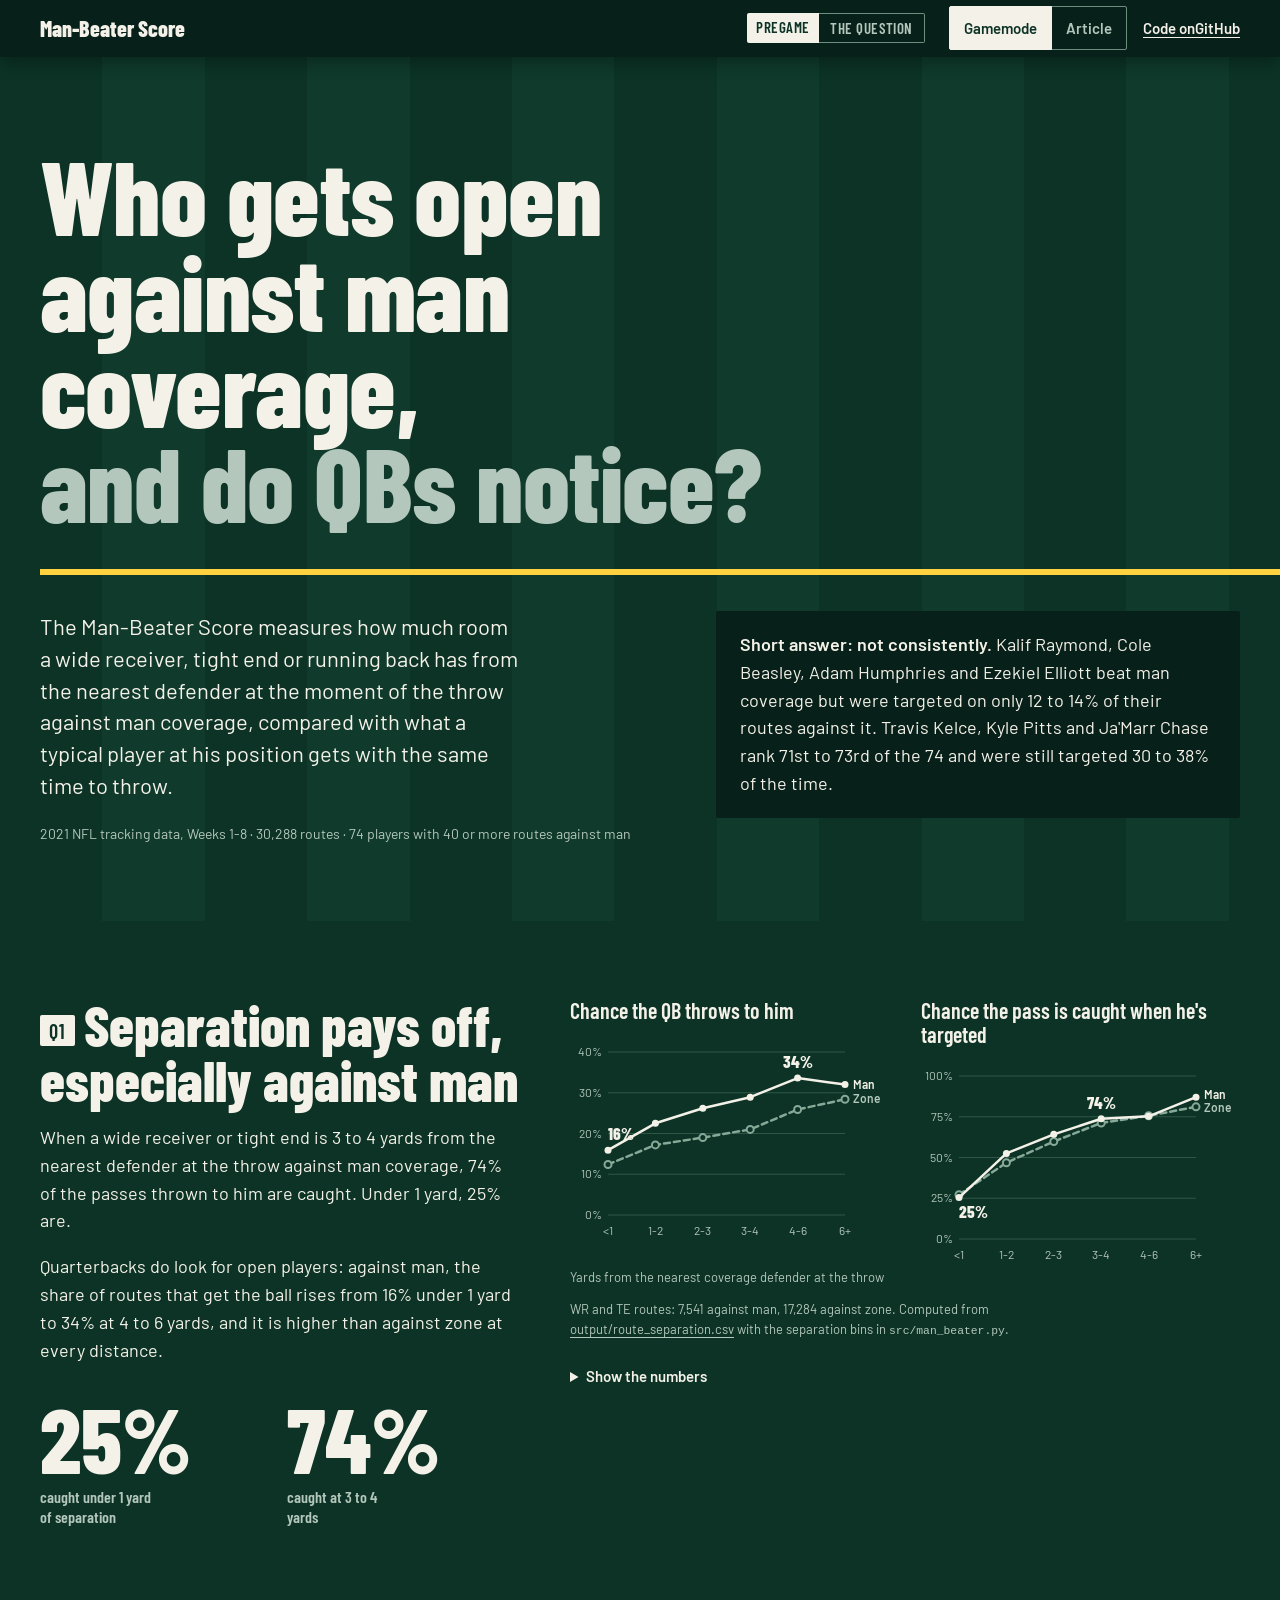
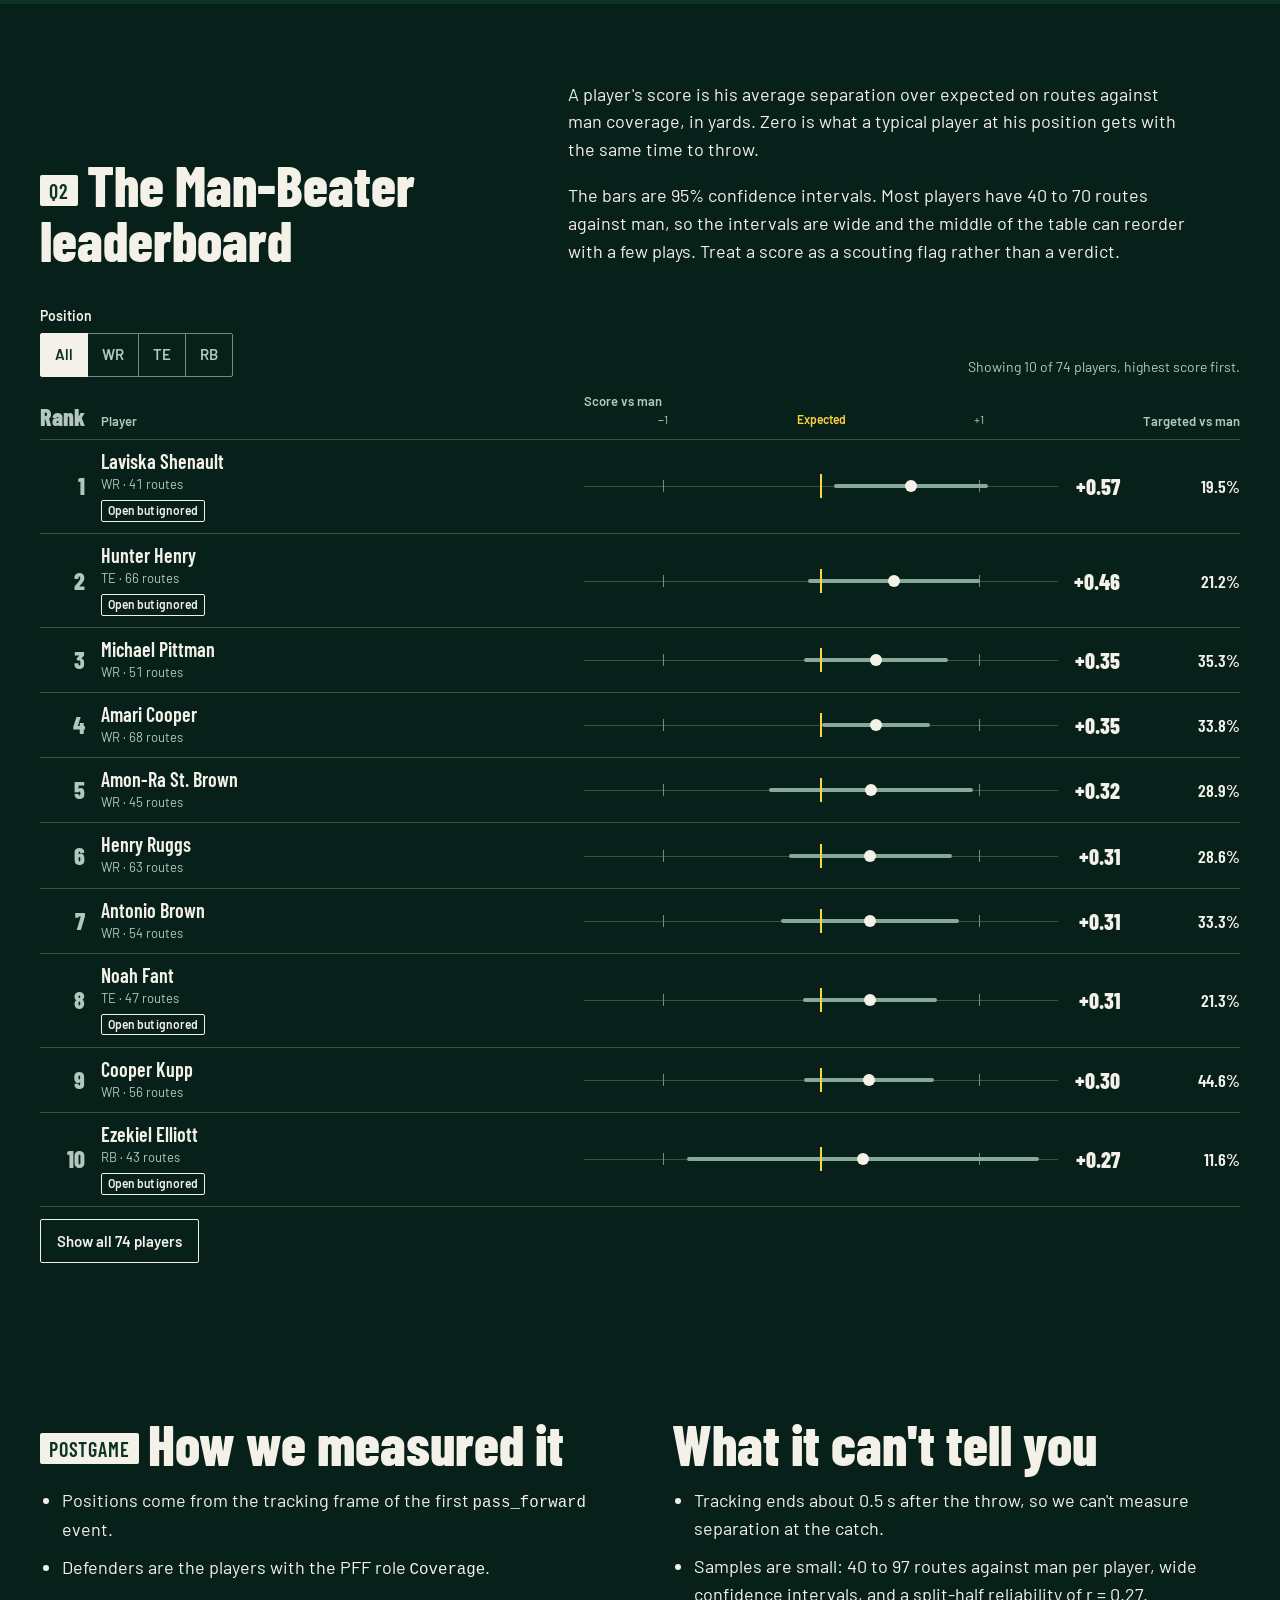
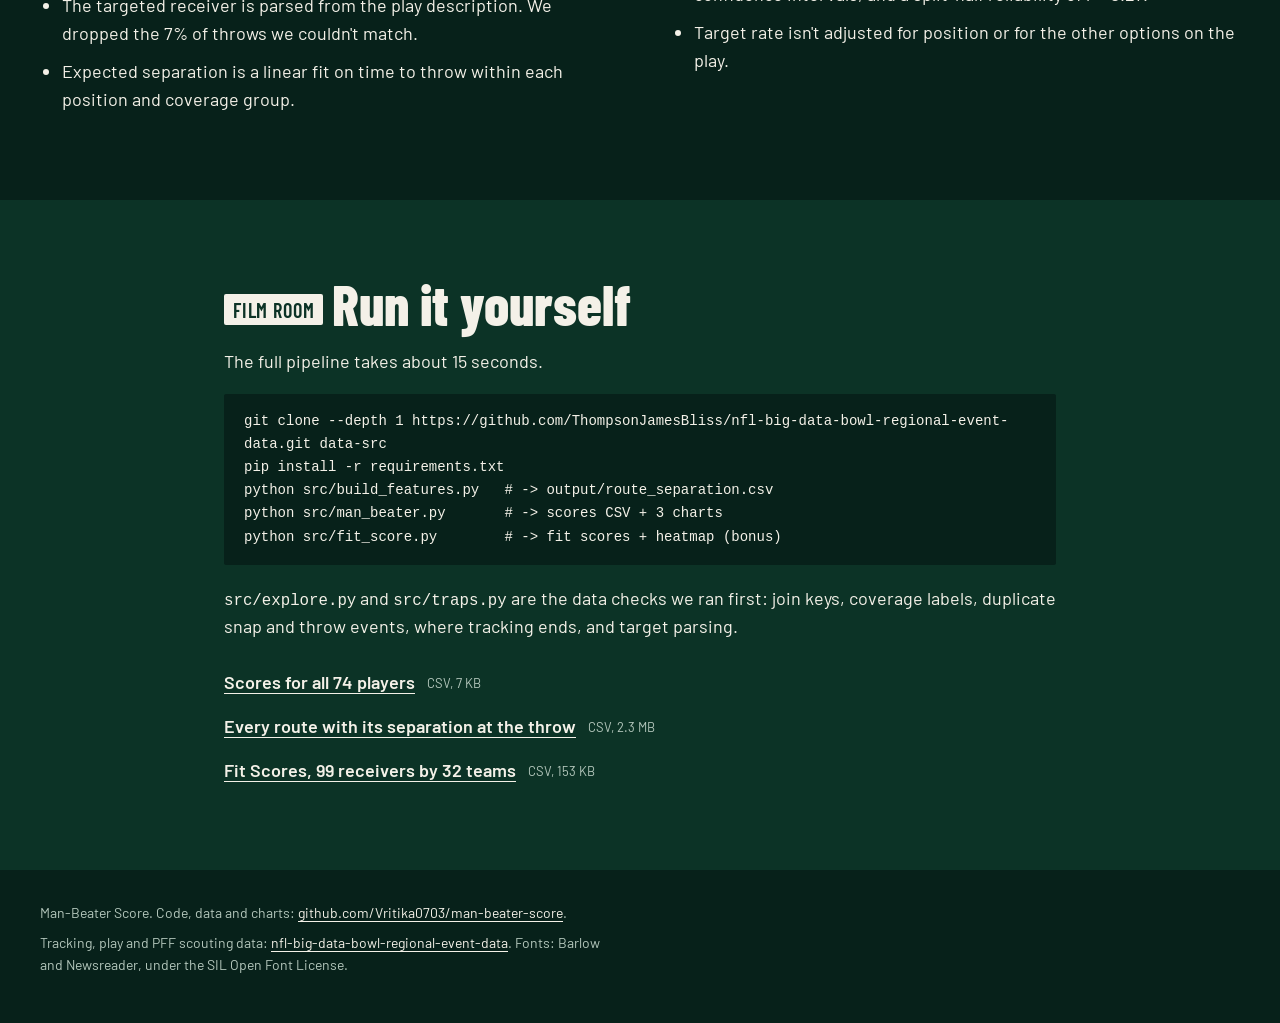
==== index.html @ f54606ad "Add project website: Game and Article modes (first cut)" ====
<!doctype html>
<html lang="en" class="no-js" data-mode="game">
<head>
  <meta charset="utf-8">
  <meta name="viewport" content="width=device-width, initial-scale=1">
  <title>Man-Beater Score: who gets open against man coverage, and do QBs notice?</title>
  <meta name="description" content="A metric for NFL receivers, tight ends and running backs: separation over expected against man coverage in 2021 tracking data, and whether quarterbacks throw to the players who create it.">
  <link rel="preload" href="site/fonts/barlow-400.woff2" as="font" type="font/woff2" crossorigin>
  <link rel="preload" href="site/fonts/barlow-condensed-800.woff2" as="font" type="font/woff2" crossorigin>
  <link rel="stylesheet" href="site/styles.css">
  <script>
    (function () {
      var d = document.documentElement, m = null;
      try { m = localStorage.getItem("mbs-mode"); } catch (e) {}
      if (m === "game" || m === "article") d.setAttribute("data-mode", m);
      d.classList.remove("no-js");
      d.classList.add("js");
    })();
  </script>
  <script src="site/app.js" defer></script>
</head>
<body>
  <a class="skip" href="#main">Skip to the findings</a>

  <header class="masthead">
    <div class="wrap masthead__inner">
      <a class="brand" href="#top">Man-Beater Score</a>
      <p class="bug" aria-hidden="true"><span class="bug__q" data-bug-q>Pregame</span><span class="bug__t" data-bug-t>The question</span></p>
      <fieldset class="mode">
        <legend class="sr-only">Presentation</legend>
        <div class="seg">
          <input class="sr-only" type="radio" name="mode" id="mode-game" value="game" checked>
          <label for="mode-game">Game<span class="long"> mode</span></label>
          <input class="sr-only" type="radio" name="mode" id="mode-article" value="article">
          <label for="mode-article">Article</label>
        </div>
      </fieldset>
      <nav class="masthead__nav" aria-label="Project">
        <a href="https://github.com/Vritika0703/man-beater-score"><span class="long">Code on </span>GitHub</a>
      </nav>
    </div>
  </header>
  <div class="wipe" aria-hidden="true"></div>

  <main id="main">
    <section class="hero" id="top" data-q="Pregame" data-t="The question" aria-labelledby="title">
      <div class="wrap">
        <h1 id="title">Who gets open against man coverage, <span class="hero__turn">and do QBs notice?</span></h1>
      </div>
      <span class="hero__line" aria-hidden="true"></span>
      <div class="wrap hero__body">
        <div class="hero__lede">
          <p class="hero__dek">The Man-Beater Score measures how much room a wide receiver, tight end or running back has from the nearest defender at the moment of the throw against man coverage, compared with what a typical player at his position gets with the same time to throw.</p>
          <p class="hero__meta">2021 NFL tracking data, Weeks 1-8 · 30,288 routes · 74 players with 40 or more routes against man</p>
        </div>
        <div class="hero__answer">
          <p><strong>Short answer: not consistently.</strong> Kalif Raymond, Cole Beasley, Adam Humphries and Ezekiel Elliott beat man coverage but were targeted on only 12 to 14% of their routes against it. Travis Kelce, Kyle Pitts and Ja'Marr Chase rank 71st to 73rd of the 74 and were still targeted 30 to 38% of the time.</p>
        </div>
      </div>
    </section>

    <section class="sec sec--payoff" id="payoff" data-q="Q1" data-t="Separation pays off" aria-labelledby="payoff-h">
      <div class="wrap sec__grid">
        <div class="sec__text">
          <h2 id="payoff-h"><span class="q" aria-hidden="true">Q1</span>Separation pays off, especially against man</h2>
          <p>When a wide receiver or tight end is 3 to 4 yards from the nearest defender at the throw against man coverage, 74% of the passes thrown to him are caught. Under 1 yard, 25% are.</p>
          <p>Quarterbacks do look for open players: against man, the share of routes that get the ball rises from 16% under 1 yard to 34% at 4 to 6 yards, and it is higher than against zone at every distance.</p>
          <div class="stat-pair" aria-hidden="true">
            <p><span class="stat">25%</span><span class="stat__label">caught under 1 yard of separation</span></p>
            <p><span class="stat">74%</span><span class="stat__label">caught at 3 to 4 yards</span></p>
          </div>
        </div>
        <figure class="fig fig--payoff">
          <div class="payoff">
            <div class="payoff__panel">
              <h3 class="fig__title">Chance the QB throws to him</h3>
              <div class="chart" id="payoff-target"></div>
            </div>
            <div class="payoff__panel">
              <h3 class="fig__title">Chance the pass is caught when he's targeted</h3>
              <div class="chart" id="payoff-caught"></div>
            </div>
          </div>
          <p class="fig__axis" aria-hidden="true">Yards from the nearest coverage defender at the throw</p>
          <noscript><img src="output/separation_payoff.png" width="1760" height="720" alt="Two line charts from the repository: for wide receivers and tight ends, both the chance of being targeted and the catch rate rise with separation at the throw, against man and zone coverage."></noscript>
          <figcaption class="fig__note">WR and TE routes: 7,541 against man, 17,284 against zone. Computed from <a href="output/route_separation.csv">output/route_separation.csv</a> with the separation bins in <code>src/man_beater.py</code>.</figcaption>
          <details class="numbers">
            <summary>Show the numbers</summary>
            <table id="payoff-data">
              <caption class="sr-only">Share of WR and TE routes targeted, and share of targets caught, by separation at the throw</caption>
              <thead>
                <tr><th scope="col">Separation</th><th scope="col">Targeted, man</th><th scope="col">Targeted, zone</th><th scope="col">Caught, man</th><th scope="col">Caught, zone</th></tr>
              </thead>
              <tbody>
                <tr><th scope="row" data-tick="&lt;1">Under 1 yd</th><td>15.9%</td><td>12.4%</td><td>25.4%</td><td>27.2%</td></tr>
                <tr><th scope="row" data-tick="1-2">1 to 2 yd</th><td>22.5%</td><td>17.2%</td><td>52.5%</td><td>46.8%</td></tr>
                <tr><th scope="row" data-tick="2-3">2 to 3 yd</th><td>26.2%</td><td>19.0%</td><td>64.2%</td><td>59.8%</td></tr>
                <tr><th scope="row" data-tick="3-4">3 to 4 yd</th><td>28.9%</td><td>21.0%</td><td>73.8%</td><td>71.2%</td></tr>
                <tr><th scope="row" data-tick="4-6">4 to 6 yd</th><td>33.6%</td><td>25.9%</td><td>75.3%</td><td>75.6%</td></tr>
                <tr><th scope="row" data-tick="6+">6 yd or more</th><td>32.0%</td><td>28.4%</td><td>87.0%</td><td>81.1%</td></tr>
              </tbody>
            </table>
          </details>
        </figure>
      </div>
    </section>

    <section class="sec sec--board" id="leaderboard" data-q="Q2" data-t="Leaderboard" aria-labelledby="board-h">
      <div class="wrap">
        <div class="sec__head">
          <h2 id="board-h"><span class="q" aria-hidden="true">Q2</span>The Man-Beater leaderboard</h2>
          <div class="sec__intro">
            <p>A player's score is his average separation over expected on routes against man coverage, in yards. Zero is what a typical player at his position gets with the same time to throw.</p>
            <p>The bars are 95% confidence intervals. Most players have 40 to 70 routes against man, so the intervals are wide and the middle of the table can reorder with a few plays. Treat a score as a scouting flag rather than a verdict.</p>
          </div>
        </div>
        <div class="data-block" data-source="scores" data-state="loading">
          <p class="state state--loading" role="status">Loading the scores from output/man_beater_scores.csv</p>
          <div class="state state--error">
            <p role="alert">The scores file (output/man_beater_scores.csv) didn't load, so this table can't be built. Here is the static chart from the repo instead.</p>
            <button type="button" class="btn" data-retry="scores">Try loading the scores again</button>
            <img src="output/man_beater_leaderboard.png" width="1440" height="1120" loading="lazy" alt="Bar chart from the repository: the 15 highest Man-Beater Scores with 95% confidence intervals, led by Laviska Shenault, Hunter Henry and Michael Pittman.">
          </div>
          <p class="state state--empty">The scores file loaded but lists no players. Run <code>python src/man_beater.py</code> to rebuild it.</p>
          <noscript><img src="output/man_beater_leaderboard.png" width="1440" height="1120" alt="Bar chart from the repository: the 15 highest Man-Beater Scores with 95% confidence intervals, led by Laviska Shenault, Hunter Henry and Michael Pittman."></noscript>
          <div class="state state--ready" tabindex="-1">
            <div class="board-controls">
              <fieldset class="filter">
                <legend>Position</legend>
                <div class="seg">
                  <input class="sr-only" type="radio" name="pos" id="pos-all" value="All" checked><label for="pos-all">All</label>
                  <input class="sr-only" type="radio" name="pos" id="pos-wr" value="WR"><label for="pos-wr">WR</label>
                  <input class="sr-only" type="radio" name="pos" id="pos-te" value="TE"><label for="pos-te">TE</label>
                  <input class="sr-only" type="radio" name="pos" id="pos-rb" value="RB"><label for="pos-rb">RB</label>
                </div>
              </fieldset>
              <p class="board-count" id="board-count" aria-live="polite"></p>
            </div>
            <table class="board" id="board-table">
              <caption class="sr-only">Man-Beater Score by player, highest first</caption>
              <thead>
                <tr>
                  <th scope="col" class="b-rank">Rank</th>
                  <th scope="col" class="b-player">Player</th>
                  <th scope="col" class="b-score">
                    <div class="cell-score">
                      <span class="score-head">Score vs man<span class="sr-only">, in yards over expected</span></span>
                      <span class="scale" aria-hidden="true"><span class="scale__side" style="left:16.667%">&minus;1</span><span class="scale__zero" style="left:50%">Expected</span><span class="scale__side" style="left:83.333%">+1</span></span>
                    </div>
                  </th>
                  <th scope="col" class="b-target">Targeted vs man</th>
                </tr>
              </thead>
              <tbody></tbody>
            </table>
            <p class="board-empty" id="board-empty" hidden>No players at this position have 40 or more routes against man coverage.</p>
            <button type="button" class="btn" id="board-more" aria-controls="board-table" aria-expanded="false">Show all 74 players</button>
          </div>
        </div>
      </div>
    </section>

    <section class="sec sec--scatter" id="open-vs-fed" data-q="Q3" data-t="Open vs fed" aria-labelledby="scatter-h">
      <div class="wrap">
        <div class="sec__head">
          <h2 id="scatter-h"><span class="q" aria-hidden="true">Q3</span>Open vs fed: do QBs reward the players who beat man?</h2>
          <div class="sec__intro">
            <p>Each mark is one player. Further right means more separation than expected against man; higher means quarterbacks threw to him on more of those routes. If quarterbacks rewarded separation, the marks would climb from left to right. They barely do: across the 74 players, the correlation between the two is <span data-corr>0.11</span>.</p>
          </div>
        </div>
        <figure class="fig fig--scatter">
          <div class="data-block" data-source="scores" data-state="loading">
            <p class="state state--loading" role="status">Loading the scores from output/man_beater_scores.csv</p>
            <div class="state state--error">
              <p>The scores file (output/man_beater_scores.csv) didn't load, so this chart can't be drawn. Here is the static chart from the repo instead.</p>
              <button type="button" class="btn" data-retry="scores">Try loading the scores again</button>
              <img src="output/open_vs_fed.png" width="1600" height="1200" loading="lazy" alt="Scatter plot from the repository: Man-Beater Score against target rate versus man for 74 players, split into open and fed, open but ignored, covered but fed, and covered and ignored.">
            </div>
            <p class="state state--empty">The scores file loaded but lists no players. Run <code>python src/man_beater.py</code> to rebuild it.</p>
            <noscript><img src="output/open_vs_fed.png" width="1600" height="1200" alt="Scatter plot from the repository: Man-Beater Score against target rate versus man for 74 players, split into open and fed, open but ignored, covered but fed, and covered and ignored."></noscript>
            <div class="state state--ready" tabindex="-1">
              <p class="fig__ylabel" aria-hidden="true">Targeted on routes vs man</p>
              <div class="chart chart--scatter" id="scatter-chart"></div>
              <p class="fig__axis" aria-hidden="true">Man-Beater Score: yards of separation over expected</p>
              <ul class="legend" aria-hidden="true">
                <li><svg viewBox="0 0 12 12" width="12" height="12"><circle cx="6" cy="6" r="5"/></svg>WR</li>
                <li><svg viewBox="0 0 12 12" width="12" height="12"><rect x="1.5" y="1.5" width="9" height="9"/></svg>TE</li>
                <li><svg viewBox="0 0 12 12" width="12" height="12"><path d="M6 0.5 11.5 6 6 11.5 0.5 6Z"/></svg>RB</li>
                <li>Bigger mark: more routes vs man</li>
              </ul>
              <div class="pick">
                <label for="scatter-pick">Find a player</label>
                <select id="scatter-pick"></select>
              </div>
              <p class="readout" id="scatter-readout" aria-live="polite"></p>
            </div>
          </div>
          <figcaption class="fig__note">Marks are sized by routes against man (40 to 97). The dashed line is the median target rate. Source: <a href="output/man_beater_scores.csv">output/man_beater_scores.csv</a>.</figcaption>
        </figure>
      </div>
    </section>

    <section class="sec sec--ignored" id="open-but-ignored" data-q="Q4" data-t="Open but ignored" aria-labelledby="ignored-h">
      <div class="wrap">
        <div class="sec__head">
          <h2 id="ignored-h"><span class="q" aria-hidden="true">Q4</span>Open but ignored</h2>
          <div class="sec__intro">
            <p>These players beat their expected separation against man coverage but were targeted less often than the median player, who got the ball on <span data-median>about a quarter</span> of his routes against man. Coaches can use the list to call plays against man. Least targeted first.</p>
          </div>
        </div>
        <div class="data-block" data-source="scores" data-state="loading">
          <p class="state state--loading" role="status">Loading the scores from output/man_beater_scores.csv</p>
          <div class="state state--error">
            <p>The scores file (output/man_beater_scores.csv) didn't load, so this list can't be built. The same players sit in the lower right of the repo's Open vs Fed chart above.</p>
            <button type="button" class="btn" data-retry="scores">Try loading the scores again</button>
          </div>
          <p class="state state--empty">The scores file loaded but lists no players. Run <code>python src/man_beater.py</code> to rebuild it.</p>
          <div class="state state--ready" tabindex="-1">
            <ol class="lower-thirds" id="ignored-list"></ol>
            <p class="board-empty" id="ignored-empty" hidden>No player beat his expected separation while being targeted less often than the median.</p>
            <p class="fig__note">Rule from <code>src/man_beater.py</code>: Man-Beater Score above 0 and target rate against man below the median.</p>
          </div>
        </div>
      </div>
    </section>

    <section class="sec sec--fit" id="line-fit" data-q="OT" data-t="Receiver-line fit" aria-labelledby="fit-h">
      <div class="wrap sec__grid">
        <div class="sec__text">
          <h2 id="fit-h"><span class="q" aria-hidden="true">OT</span>Bonus: does a receiver need a good offensive line?</h2>
          <p>A receiver who gets open late should be wasted behind a line that collapses fast. To test that, we measured how long each team's pocket stays intact (until a pass rusher gets within 2 yards of the quarterback) and when each receiver first gets open (3 yards from every coverage defender, 3 yards past the line of scrimmage, at least 0.5 s after the snap). His Fit Score with a team is the share of his routes on which he gets open while that team's pocket would still be intact.</p>
          <p><strong>Fit barely depends on the line.</strong> Receivers get open early, at a median of 1.6 s after the snap, before most pockets collapse. Team averages sit between 49% and 54%, receivers range from 5% to 76%, and no receiver's score moves more than about 7 points between his best and worst line.</p>
          <p class="fig__note">Limits: "open" uses fixed distance thresholds, open time also reflects route design, and a new team's quarterback and play-calling would change things.</p>
        </div>
        <figure class="fig fig--fit">
          <div class="data-block" data-source="fit" data-state="loading">
            <p class="state state--loading" role="status">Loading the fit scores from output/fit_scores.csv</p>
            <div class="state state--error">
              <p>The fit scores file (output/fit_scores.csv) didn't load, so this chart can't be drawn. Here is the static heatmap from the repo instead.</p>
              <button type="button" class="btn" data-retry="fit">Try loading the fit scores again</button>
              <img src="output/fit_heatmap.png" width="2250" height="1200" loading="lazy" alt="Heatmap from the repository: Fit Scores for the 20 receivers with the biggest team-to-team gap, across 32 offenses. Each receiver's row stays nearly the same colour from team to team.">
            </div>
            <p class="state state--empty">The fit scores file loaded but lists no receivers. Run <code>python src/fit_score.py</code> to rebuild it.</p>
            <noscript><img src="output/fit_heatmap.png" width="2250" height="1200" alt="Heatmap from the repository: Fit Scores for the 20 receivers with the biggest team-to-team gap, across 32 offenses. Each receiver's row stays nearly the same colour from team to team."></noscript>
            <div class="state state--ready" tabindex="-1">
              <h3 class="fig__title">Each bar is one receiver, from his worst-fitting line to his best</h3>
              <p class="fig__ylabel" aria-hidden="true">Fit Score</p>
              <div class="chart chart--fit" id="fit-chart"></div>
              <p class="fig__axis" aria-hidden="true"><span data-fit-count>99</span> receivers, lowest average Fit Score to highest</p>
              <div class="pick">
                <label for="fit-pick">Look up a receiver</label>
                <select id="fit-pick"></select>
              </div>
              <p class="readout" id="fit-readout" aria-live="polite"></p>
            </div>
          </div>
          <figcaption class="fig__note">WR, TE and RB with 150 or more routes, against all 32 offenses. Source: <a href="output/fit_scores.csv">output/fit_scores.csv</a>.</figcaption>
        </figure>
      </div>
    </section>

    <section class="sec sec--method" id="method" data-q="Postgame" data-t="Method and limits" aria-labelledby="method-h limits-h">
      <div class="wrap sec__cols">
        <div>
          <h2 id="method-h"><span class="q" aria-hidden="true">Postgame</span>How we measured it</h2>
          <ul class="plain">
            <li>Positions come from the tracking frame of the first <code>pass_forward</code> event.</li>
            <li>Defenders are the players with the PFF role <code>Coverage</code>.</li>
            <li>The targeted receiver is parsed from the play description. We dropped the 7% of throws we couldn't match.</li>
            <li>Expected separation is a linear fit on time to throw within each position and coverage group.</li>
          </ul>
        </div>
        <div>
          <h2 id="limits-h">What it can't tell you</h2>
          <ul class="plain">
            <li>Tracking ends about 0.5 s after the throw, so we can't measure separation at the catch.</li>
            <li>Samples are small: 40 to 97 routes against man per player, wide confidence intervals, and a split-half reliability of r = 0.27.</li>
            <li>Target rate isn't adjusted for position or for the other options on the play.</li>
          </ul>
        </div>
      </div>
    </section>

    <section class="sec sec--repro" id="reproduce" data-q="Film room" data-t="Run it yourself" aria-labelledby="repro-h">
      <div class="wrap">
        <h2 id="repro-h"><span class="q" aria-hidden="true">Film room</span>Run it yourself</h2>
        <p>The full pipeline takes about 15 seconds.</p>
        <pre><code>git clone --depth 1 https://github.com/ThompsonJamesBliss/nfl-big-data-bowl-regional-event-data.git data-src
pip install -r requirements.txt
python src/build_features.py   # -> output/route_separation.csv
python src/man_beater.py       # -> scores CSV + 3 charts
python src/fit_score.py        # -> fit scores + heatmap (bonus)</code></pre>
        <p><code>src/explore.py</code> and <code>src/traps.py</code> are the data checks we ran first: join keys, coverage labels, duplicate snap and throw events, where tracking ends, and target parsing.</p>
        <ul class="downloads">
          <li><a href="site/data/man_beater_scores.csv">Scores for all 74 players</a><span>CSV, 7 KB</span></li>
          <li><a href="output/route_separation.csv">Every route with its separation at the throw</a><span>CSV, 2.3 MB</span></li>
          <li><a href="output/fit_scores.csv">Fit Scores, 99 receivers by 32 teams</a><span>CSV, 153 KB</span></li>
        </ul>
      </div>
    </section>
  </main>

  <footer class="foot">
    <div class="wrap">
      <p>Man-Beater Score. Code, data and charts: <a href="https://github.com/Vritika0703/man-beater-score">github.com/Vritika0703/man-beater-score</a>.</p>
      <p>Tracking, play and PFF scouting data: <a href="https://github.com/ThompsonJamesBliss/nfl-big-data-bowl-regional-event-data">nfl-big-data-bowl-regional-event-data</a>. Fonts: Barlow and Newsreader, under the SIL Open Font License.</p>
    </div>
  </footer>
</body>
</html>
---- site/styles.css ----
/* One page, two presentations: html[data-mode="game"] and html[data-mode="article"]. See site/DESIGN.md. */

@font-face { font-family: "Barlow"; src: url("fonts/barlow-400.woff2") format("woff2"); font-weight: 400; font-style: normal; font-display: swap; }
@font-face { font-family: "Barlow"; src: url("fonts/barlow-600.woff2") format("woff2"); font-weight: 600; font-style: normal; font-display: swap; }
@font-face { font-family: "Barlow Condensed"; src: url("fonts/barlow-condensed-600.woff2") format("woff2"); font-weight: 600; font-style: normal; font-display: swap; }
@font-face { font-family: "Barlow Condensed"; src: url("fonts/barlow-condensed-800.woff2") format("woff2"); font-weight: 800; font-style: normal; font-display: swap; }
@font-face { font-family: "Newsreader"; src: url("fonts/newsreader-wght.woff2") format("woff2"); font-weight: 200 800; font-style: normal; font-display: swap; }

:root {
  --max: 76rem;
  --gutter: clamp(1rem, 4vw, 2.5rem);
  --radius: 2px;
}

html[data-mode="game"] {
  --bg: #0c3326;
  --band: #0f3a2c;
  --panel: #07211a;
  --ink: #f4f1e8;
  --soft: #b4c7bc;
  --rule: #2e5748;
  --edge: #6d8f80;
  --accent: #ffd23f;
  --zero: #ffd23f;
  --zero-text: #ffd23f;
  --mark: #86a998;
  --hi-ignored: #f4f1e8;
  --hi-fed: #f4f1e8;
  --man: #f4f1e8;
  --man-text: #f4f1e8;
  --zone: #86a998;
  --sel: #f4f1e8;
  --on-ink: #0c3326;
  --focus: #f4f1e8;
  --head: "Barlow Condensed", "Arial Narrow", "Helvetica Neue", Arial, sans-serif;
  --text: "Barlow", "Helvetica Neue", Arial, sans-serif;
  --ui: "Barlow", "Helvetica Neue", Arial, sans-serif;
  --text-size: clamp(1rem, 0.95rem + 0.25vw, 1.125rem);
  --text-lh: 1.55;
  color-scheme: dark;
}

html[data-mode="article"] {
  --bg: #faf7f0;
  --band: #faf7f0;
  --panel: #f0ebe0;
  --ink: #1c1a16;
  --soft: #5b564d;
  --rule: #d9d1c1;
  --edge: #8f897e;
  --accent: #c8102e;
  --zero: #1c1a16;
  --zero-text: #1c1a16;
  --mark: #8f897e;
  --hi-ignored: #c8102e;
  --hi-fed: #1c1a16;
  --man: #c8102e;
  --man-text: #b00e28;
  --zone: #7d786f;
  --sel: #1c1a16;
  --on-ink: #faf7f0;
  --focus: #1c1a16;
  --head: "Newsreader", Georgia, "Times New Roman", serif;
  --text: "Newsreader", Georgia, "Times New Roman", serif;
  --ui: "Barlow", "Helvetica Neue", Arial, sans-serif;
  --text-size: clamp(1.0625rem, 1rem + 0.3vw, 1.1875rem);
  --text-lh: 1.62;
  color-scheme: light;
}

*, *::before, *::after { box-sizing: border-box; }
html { -webkit-text-size-adjust: 100%; text-size-adjust: 100%; scroll-padding-top: 5rem; }
@media (prefers-reduced-motion: no-preference) { html { scroll-behavior: smooth; } }
body { margin: 0; background: var(--bg); color: var(--ink); font-family: var(--text); font-size: var(--text-size); line-height: var(--text-lh); overflow-wrap: break-word; }
img, svg { display: block; max-width: 100%; }
img { height: auto; }
p { margin: 0 0 1em; }
h1, h2, h3 { margin: 0; }
a { color: inherit; text-decoration-thickness: 1px; text-underline-offset: 0.2em; }
a:hover { text-decoration-thickness: 2px; }
a:active { text-decoration-style: dotted; }
strong, b { font-weight: 600; }
code { font-family: ui-monospace, "SF Mono", Menlo, Consolas, monospace; font-size: 0.875em; }
fieldset { margin: 0; padding: 0; border: 0; min-inline-size: 0; }
:focus-visible { outline: 3px solid var(--focus); outline-offset: 3px; }
a[href], button, summary, select, label[for] { cursor: pointer; }
button:disabled, select:disabled { cursor: not-allowed; }
.sr-only { position: absolute !important; width: 1px; height: 1px; padding: 0; margin: -1px; overflow: hidden; clip: rect(0 0 0 0); clip-path: inset(50%); white-space: nowrap; border: 0; }
[hidden] { display: none !important; }

.skip { position: absolute; left: var(--gutter); top: 0; z-index: 100; transform: translateY(-120%); padding: 0.75rem 1rem; font: 600 1rem/1.2 var(--ui); color: var(--bg); background: var(--ink); text-decoration: none; border-radius: var(--radius); }
.skip:focus { transform: translateY(0.75rem); }

.wrap { width: 100%; max-width: calc(var(--max) + 2 * var(--gutter)); margin: 0 auto; padding: 0 var(--gutter); }
[data-mode="article"] .wrap { max-width: calc(42rem + 2 * var(--gutter)); }

/* Header */
.masthead { position: sticky; top: 0; z-index: 30; background: var(--bg); border-bottom: 1px solid var(--rule); }
[data-mode="game"] .masthead { background: var(--panel); border-bottom-color: var(--panel); box-shadow: 0 6px 16px rgba(0, 0, 0, 0.3); }
.masthead__inner { display: flex; align-items: center; gap: 0.5rem 1rem; min-height: 3.5rem; }
.brand { margin-right: auto; padding: 0.625rem 0; font: 800 1.375rem/1 var(--head); text-decoration: none; white-space: nowrap; }
[data-mode="article"] .brand { font: 600 1.1875rem/1 var(--head); }
.bug { display: none; margin: 0; }
.masthead__nav a { display: inline-flex; align-items: center; min-height: 44px; font: 600 0.9375rem/1 var(--ui); white-space: nowrap; }

/* Segmented radio controls: the mode toggle and the position filter */
.seg { display: flex; }
.seg label { display: inline-flex; align-items: center; min-height: 44px; padding: 0.5rem 0.875rem; font: 600 0.9375rem/1 var(--ui); color: var(--soft); background: transparent; border: 1px solid var(--edge); transition: background-color 120ms, color 120ms; white-space: nowrap; }
.seg label + input + label { margin-left: -1px; }
.seg label:first-of-type { border-radius: var(--radius) 0 0 var(--radius); }
.seg label:last-of-type { border-radius: 0 var(--radius) var(--radius) 0; }
.seg label:hover { color: var(--ink); background: var(--panel); }
.seg label:active { transform: translateY(1px); }
.seg input:checked + label { position: relative; color: var(--on-ink); background: var(--ink); border-color: var(--ink); }
.seg input:focus-visible + label { position: relative; z-index: 1; outline: 3px solid var(--focus); outline-offset: 2px; }
.filter legend { margin-bottom: 0.5rem; padding: 0; font: 600 0.875rem/1.2 var(--ui); }

.wipe { position: fixed; inset: 0; z-index: 60; pointer-events: none; transform: scaleX(0); transform-origin: left center; background: #0c3326; border-right: 8px solid #ffd23f; }
.wipe[data-to="article"] { background: #faf7f0; border-right-color: #c8102e; }

/* Sections and headings */
.sec { padding: clamp(2.75rem, 6vw, 5.5rem) 0; }
[data-mode="article"] .sec { padding: clamp(2rem, 4vw, 3rem) 0; }
h2 { margin-bottom: 1rem; }
[data-mode="game"] h1 { max-width: 16ch; font: 800 clamp(2.75rem, 1.4rem + 6.4vw, 6.75rem)/0.92 var(--head); letter-spacing: -0.005em; }
[data-mode="article"] h1 { font: 600 clamp(2.125rem, 1.45rem + 3vw, 3.25rem)/1.08 var(--head); letter-spacing: -0.012em; }
[data-mode="game"] h2 { max-width: 22ch; font: 800 clamp(2rem, 1.25rem + 3.2vw, 3.5rem)/0.98 var(--head); }
[data-mode="article"] h2 { font: 600 clamp(1.5rem, 1.25rem + 1.1vw, 2rem)/1.15 var(--head); }
.q { display: none; }
[data-mode="game"] .q { display: inline-block; margin-right: 0.45em; padding: 0.3em 0.45em 0.25em; vertical-align: 0.42em; font: 600 0.36em/1 var(--head); letter-spacing: 0.04em; text-transform: uppercase; color: var(--on-ink); background: var(--ink); border-radius: var(--radius); }
.sec__text p, .sec__intro p { max-width: 62ch; }

/* Opening section */
.hero { padding: clamp(2.5rem, 7vw, 6.5rem) 0 clamp(2.5rem, 6vw, 5rem); }
[data-mode="game"] .hero { --band-w: clamp(56px, 8vw, 112px); background: repeating-linear-gradient(90deg, var(--bg) 0 var(--band-w), var(--band) var(--band-w) calc(2 * var(--band-w))); }
[data-mode="article"] .hero { padding-bottom: 0.5rem; }
.hero__turn { color: var(--soft); }
[data-mode="game"] .hero__turn { display: block; }
.hero__line { display: none; }
[data-mode="game"] .hero__line { display: block; height: 6px; margin: clamp(1.5rem, 3vw, 2.5rem) 0 clamp(1.5rem, 3vw, 2.25rem) max(var(--gutter), calc((100% - var(--max)) / 2)); background: var(--accent); transform-origin: left center; }
.hero__body { display: grid; gap: 1.5rem 3rem; }
.hero__meta { margin: 0; font: 400 0.875rem/1.45 var(--ui); color: var(--soft); }
.hero__answer p { margin: 0; }
[data-mode="game"] .hero__dek { max-width: 40ch; font-size: clamp(1.125rem, 1rem + 0.5vw, 1.375rem); line-height: 1.45; }
[data-mode="game"] .hero__answer { align-self: start; padding: 1.25rem 1.5rem; background: var(--panel); border-radius: var(--radius); }
[data-mode="article"] .hero__dek { margin-top: 1.25rem; font-size: clamp(1.1875rem, 1.05rem + 0.55vw, 1.4375rem); line-height: 1.45; color: var(--soft); }
[data-mode="article"] .hero__answer { margin-top: 0.5rem; padding-top: 1rem; border-top: 2px solid var(--ink); }

/* Section compositions. Game mode varies them; Article mode keeps one reading column. */
[data-mode="game"] .sec__grid { display: grid; gap: 2rem clamp(2rem, 4vw, 4rem); }
[data-mode="game"] .sec--board, [data-mode="game"] .sec--method { background: var(--panel); }
[data-mode="game"] .sec--repro .wrap { max-width: calc(52rem + 2 * var(--gutter)); }
[data-mode="game"] .sec__cols { display: grid; gap: 2.5rem; }
[data-mode="article"] .sec__cols > div + div { margin-top: 2rem; }
@media (min-width: 960px) {
  [data-mode="game"] .hero__body { grid-template-columns: minmax(0, 6fr) minmax(0, 5fr); }
  [data-mode="game"] .sec--payoff .sec__grid { grid-template-columns: minmax(0, 5fr) minmax(0, 7fr); align-items: start; }
  [data-mode="game"] .sec--fit .sec__grid { grid-template-columns: minmax(0, 4fr) minmax(0, 8fr); align-items: start; }
  [data-mode="game"] .sec__head { display: grid; grid-template-columns: minmax(0, 5fr) minmax(0, 7fr); gap: 0 3rem; align-items: end; margin-bottom: 1rem; }
  [data-mode="game"] .sec__cols { grid-template-columns: repeat(2, minmax(0, 1fr)); gap: 4rem; }
}

/* Figures */
.fig { margin: 0; }
.fig__title { margin: 0 0 0.5rem; font: 600 1rem/1.3 var(--ui); }
[data-mode="game"] .fig__title { font: 600 1.375rem/1.1 var(--head); }
.fig__ylabel, .fig__axis { margin: 0.25rem 0; font: 400 0.8125rem/1.3 var(--ui); color: var(--soft); }
.fig__note { max-width: 70ch; margin: 0.875rem 0 0; font: 400 0.8125rem/1.5 var(--ui); color: var(--soft); }
.chart { width: 100%; }
[data-mode="article"] .fig--payoff, [data-mode="article"] .fig--scatter, [data-mode="article"] .fig--fit { width: min(60rem, 100vw - 2 * var(--gutter)); margin: 1.75rem 0 1rem calc((min(60rem, 100vw - 2 * var(--gutter)) - 100%) / -2); }
.fig--payoff { container-type: inline-size; }
.payoff { display: grid; gap: 1.5rem 2rem; }
@container (min-width: 600px) { .payoff { grid-template-columns: repeat(2, minmax(0, 1fr)); } }
.stat-pair { display: none; }
[data-mode="game"] .stat-pair { display: grid; grid-template-columns: repeat(2, minmax(0, 1fr)); gap: 1rem; margin-top: 2rem; }
.stat-pair p { margin: 0; }
.stat { display: block; font: 800 clamp(3.5rem, 2.5rem + 4vw, 6rem)/0.9 var(--head); }
.stat__label { display: block; max-width: 16ch; margin-top: 0.5rem; font: 600 1rem/1.25 var(--head); color: var(--soft); }

.numbers { margin-top: 1rem; font: 400 0.9375rem/1.4 var(--ui); }
.numbers summary { padding: 0.625rem 0; font-weight: 600; }
.numbers summary:hover { text-decoration: underline; }
.numbers table { width: 100%; border-collapse: collapse; font-size: 0.875rem; font-variant-numeric: tabular-nums; }
.numbers th, .numbers td { padding: 0.375rem 0.5rem; text-align: right; border-bottom: 1px solid var(--rule); }
.numbers th:first-child { padding-left: 0; text-align: left; }
.numbers thead th { font-weight: 600; color: var(--soft); vertical-align: bottom; }

/* Data states */
.data-block > .state { display: none; }
.data-block[data-state="loading"] > .state--loading { display: grid; }
.data-block[data-state="error"] > .state--error,
.data-block[data-state="empty"] > .state--empty,
.data-block[data-state="ready"] > .state--ready { display: block; }
.no-js .data-block > .state, .no-js .mode, .no-js .bug { display: none !important; }
.state--loading { min-height: 16rem; place-items: center; margin: 0; padding: 1rem; text-align: center; font: 400 0.9375rem/1.4 var(--ui); color: var(--soft); border: 1px dashed var(--edge); border-radius: var(--radius); }
.state--error, .state--empty { padding: 1rem 0; font-family: var(--ui); }
.state--error img, .data-block noscript img { width: 100%; margin-top: 1rem; background: #fff; }
.btn { display: inline-flex; align-items: center; min-height: 44px; margin-top: 0.75rem; padding: 0.625rem 1rem; font: 600 0.9375rem/1.2 var(--ui); color: var(--ink); background: transparent; border: 1px solid var(--ink); border-radius: var(--radius); transition: background-color 120ms, color 120ms; }
.btn:hover { color: var(--on-ink); background: var(--ink); }
.btn:active { transform: translateY(1px); }
.btn:disabled { opacity: 0.55; cursor: not-allowed; }

/* Leaderboard */
.board-controls { display: flex; flex-wrap: wrap; align-items: flex-end; justify-content: space-between; gap: 0.75rem 1.5rem; margin: 1.5rem 0 1rem; font-family: var(--ui); }
.board-count { margin: 0; font: 400 0.875rem/1.4 var(--ui); color: var(--soft); }
.board-empty { margin: 1rem 0; font-family: var(--ui); }
.board { width: 100%; border-collapse: collapse; font-family: var(--ui); font-variant-numeric: tabular-nums; }
.board th, .board td { padding: 0.625rem 0.5rem; text-align: left; vertical-align: middle; border-bottom: 1px solid var(--rule); }
.board thead th { padding-top: 0; font: 600 0.8125rem/1.25 var(--ui); color: var(--soft); vertical-align: bottom; }
.board .b-rank { width: 2.75rem; padding-left: 0; text-align: right; }
.board .b-score { width: 46%; }
.board .b-target { width: 7rem; padding-right: 0; text-align: right; }
.b-name { display: block; font-weight: 600; }
.b-meta { display: block; margin-top: 0.125rem; font-size: 0.8125rem; font-weight: 400; color: var(--soft); }
.b-meta-target { display: none; }
.tag { display: inline-block; margin-top: 0.375rem; padding: 0.125rem 0.375rem; font: 600 0.75rem/1.3 var(--ui); border: 1px solid currentColor; border-radius: var(--radius); }
.cell-score { display: grid; grid-template-columns: minmax(4rem, 1fr) 3.25rem; align-items: center; gap: 0.25rem 0.625rem; }
.score-head { grid-column: 1 / -1; }
.scale { position: relative; height: 1rem; grid-column: 1; }
.scale span { position: absolute; top: 0; transform: translateX(-50%); font: 400 0.75rem/1 var(--ui); white-space: nowrap; }
.scale__zero { font-weight: 600 !important; color: var(--zero-text); }
.track { position: relative; height: 1.5rem; }
.track::before { content: ""; position: absolute; top: 50%; left: 0; right: 0; border-top: 1px solid var(--rule); }
.track::after { content: ""; position: absolute; top: 0; bottom: 0; left: 50%; margin-left: -1px; border-left: 2px solid var(--zero); }
.track .tick { position: absolute; top: 25%; bottom: 25%; border-left: 1px solid var(--edge); }
.track .ci { position: absolute; top: calc(50% - 2px); height: 4px; background: var(--mark); border-radius: 2px; }
.track .dot { position: absolute; top: 50%; width: 0.75rem; height: 0.75rem; margin: -0.375rem 0 0 -0.375rem; background: var(--ink); border-radius: 50%; }
.num { text-align: right; font-weight: 600; }
[data-mode="article"] .is-ignored .tag { color: var(--man-text); }
[data-mode="article"] .is-ignored .dot { background: var(--accent); }
[data-mode="game"] .board .b-rank { font: 800 1.5rem/1 var(--head); color: var(--soft); }
[data-mode="game"] .b-name { font: 600 1.25rem/1.1 var(--head); }
[data-mode="game"] .num { font: 800 1.375rem/1 var(--head); }
[data-mode="game"] .board td.b-target { font: 600 1.125rem/1 var(--head); }
[data-mode="game"] .board:not(.is-revealed) .dot { left: 50% !important; }
[data-mode="game"] .board:not(.is-revealed) .ci { left: 50% !important; width: 0 !important; }

/* Open but ignored: lower thirds in Game mode, a plain list in Article mode */
.lower-thirds { display: grid; gap: 0.75rem 1.25rem; margin: 1.5rem 0 0; padding: 0; list-style: none; }
.lt { display: grid; grid-template-columns: minmax(0, 1fr) auto; align-items: baseline; gap: 0.25rem 0.75rem; font-family: var(--ui); }
.lt-name { font-weight: 600; }
.lt-pos { font-size: 0.8125rem; color: var(--soft); text-align: right; }
.lt-stat { font-size: 0.875rem; color: var(--soft); }
.lt-stat--target { text-align: right; }
.lt-stat b { color: var(--ink); }
[data-mode="game"] .lt { padding: 0.875rem 1.75rem 0.875rem 1rem; background: var(--panel); clip-path: polygon(0 0, 100% 0, calc(100% - 14px) 100%, 0 100%); }
[data-mode="game"] .lt-name { font: 800 1.375rem/1.05 var(--head); letter-spacing: 0.01em; text-transform: uppercase; }
[data-mode="game"] .lt-pos { font: 600 1rem/1 var(--head); }
[data-mode="article"] .lt { padding: 0.625rem 0; border-bottom: 1px solid var(--rule); }
[data-mode="article"] .lt--named .lt-name { color: var(--man-text); }
@media (min-width: 620px) { .lower-thirds { grid-template-columns: repeat(2, minmax(0, 1fr)); } }
@media (min-width: 1000px) { [data-mode="game"] .lower-thirds { grid-template-columns: repeat(3, minmax(0, 1fr)); } }

/* Pickers and readouts under the charts */
.legend { display: flex; flex-wrap: wrap; gap: 0.5rem 1.25rem; margin: 0.75rem 0 0; padding: 0; list-style: none; font: 400 0.8125rem/1 var(--ui); color: var(--soft); }
.legend li { display: inline-flex; align-items: center; gap: 0.4rem; }
.legend svg { fill: var(--mark); }
.pick { display: flex; flex-wrap: wrap; align-items: center; gap: 0.5rem 0.75rem; margin-top: 1rem; font-family: var(--ui); }
.pick label { font-size: 0.9375rem; font-weight: 600; }
.pick select { max-width: 100%; min-height: 44px; padding: 0.5rem 0.75rem; font: 400 1rem/1.2 var(--ui); color: var(--ink); background-color: var(--bg); border: 1px solid var(--edge); border-radius: var(--radius); }
.pick select:hover { border-color: var(--ink); }
.readout { min-height: 3.2em; margin: 0.75rem 0 0; font: 400 0.9375rem/1.5 var(--ui); }

/* Method, reproduction, footer */
.plain { margin: 0; padding-left: 1.2em; }
.plain li { margin: 0 0 0.625rem; }
pre { margin: 1rem 0 1.25rem; padding: 1rem 1.25rem; font-size: 0.875rem; line-height: 1.65; white-space: pre-wrap; overflow-wrap: anywhere; background: var(--panel); border-radius: var(--radius); }
pre code { font-size: inherit; }
.downloads { margin: 1.25rem 0 0; padding: 0; list-style: none; font-family: var(--ui); }
.downloads li { display: flex; flex-wrap: wrap; align-items: center; gap: 0 0.75rem; }
.downloads a { display: inline-flex; align-items: center; min-height: 44px; font-weight: 600; }
.downloads span { font-size: 0.8125rem; color: var(--soft); }
.foot { padding: 2rem 0 2.5rem; font: 400 0.875rem/1.6 var(--ui); color: var(--soft); border-top: 1px solid var(--rule); }
[data-mode="game"] .foot { background: var(--panel); border-top: 0; }
.foot p { max-width: 70ch; margin: 0 0 0.5rem; }
.foot a { color: var(--ink); }

/* SVG charts drawn by app.js */
.grid line { stroke: var(--rule); stroke-width: 1; }
.tick { font: 400 12px var(--ui); fill: var(--soft); }
.tick--strong, .tick--zero { font-weight: 600; paint-order: stroke; stroke: var(--bg); stroke-width: 3px; stroke-linejoin: round; }
.tick--zero { fill: var(--zero-text); }
.zero { stroke: var(--zero); stroke-width: 2; }
[data-mode="game"] .zero { stroke-width: 3; }
.median { stroke: var(--soft); stroke-width: 1.25; stroke-dasharray: 4 4; }
.series { fill: none; stroke-width: 2.5; stroke-linejoin: round; stroke-linecap: round; }
.series--man { stroke: var(--man); }
.series--zone { stroke: var(--zone); stroke-dasharray: 6 4; }
.pt--man { fill: var(--man); }
.pt--zone { fill: var(--bg); stroke: var(--zone); stroke-width: 2; }
.series-label { font: 600 12px var(--ui); }
.series-label--man { fill: var(--man-text); }
.series-label--zone { fill: var(--soft); }
.callout { font: 600 13px var(--ui); fill: var(--ink); }
[data-mode="game"] .callout { font: 800 17px var(--head); }
.mark { fill: var(--mark); stroke: var(--bg); stroke-width: 1; }
.mark--ignored { fill: var(--hi-ignored); }
.mark--fed { fill: var(--hi-fed); }
.ring { fill: none; stroke: var(--sel); stroke-width: 2; }
.anno, .quad, .sel-label { paint-order: stroke; stroke: var(--bg); stroke-width: 3px; stroke-linejoin: round; }
.anno { font: 600 12.5px var(--ui); fill: var(--ink); }
.anno .sub { font-weight: 400; fill: var(--soft); }
.anno-ring { fill: none; stroke: var(--soft); stroke-width: 1; }
.leader { stroke: var(--soft); stroke-width: 1; }
.quad { font: 600 12px var(--ui); fill: var(--soft); }
.sel-label { font: 600 13px var(--ui); fill: var(--ink); stroke-width: 4px; }
.hit { fill: transparent; cursor: pointer; }
.bar { fill: var(--mark); }
.bar.is-selected { fill: var(--sel); }

/* Header score bug: Game mode, wide screens */
@media (min-width: 820px) {
  [data-mode="game"] .bug { display: flex; align-items: stretch; margin-right: 0.5rem; font: 600 0.9375rem/1 var(--head); letter-spacing: 0.03em; text-transform: uppercase; }
  .bug__q { padding: 0.45rem 0.6rem 0.35rem; color: var(--on-ink); background: var(--ink); border-radius: var(--radius) 0 0 var(--radius); }
  .bug__t { padding: 0.45rem 0.7rem 0.35rem; color: var(--soft); border: 1px solid var(--edge); border-left: 0; border-radius: 0 var(--radius) var(--radius) 0; }
}

/* Narrow screens */
@media (max-width: 600px) {
  .board .b-target { display: none; }
  .b-meta-target { display: inline; }
  .board .b-rank { width: 1.75rem; }
  .board th, .board td { padding: 0.5rem 0.375rem; }
  .cell-score { grid-template-columns: minmax(3.5rem, 1fr) 2.75rem; gap: 0.25rem 0.375rem; }
  .scale__side { display: none; }
  [data-mode="game"] .board .b-rank { font-size: 1.125rem; }
  [data-mode="game"] .b-name { font-size: 1.0625rem; }
  [data-mode="game"] .num { font-size: 1.125rem; }
}
@media (max-width: 560px) {
  .long { display: none; }
  .brand { font-size: 1.1875rem; }
  [data-mode="article"] .brand { font-size: 1.0625rem; }
  .seg label { padding: 0.5rem 0.75rem; }
}
@media (max-width: 380px) {
  .masthead { position: static; }
  .masthead__inner { flex-wrap: wrap; }
}

@media (prefers-reduced-motion: no-preference) {
  [data-mode="game"] .hero__line { animation: line-on 800ms cubic-bezier(0.2, 0.7, 0.2, 1) 150ms both; }
  [data-mode="game"] .board .dot { transition: left 700ms cubic-bezier(0.2, 0.7, 0.2, 1); }
  [data-mode="game"] .board .ci { transition: left 700ms cubic-bezier(0.2, 0.7, 0.2, 1), width 700ms cubic-bezier(0.2, 0.7, 0.2, 1); }
}
@keyframes line-on { from { transform: scaleX(0); } to { transform: scaleX(1); } }
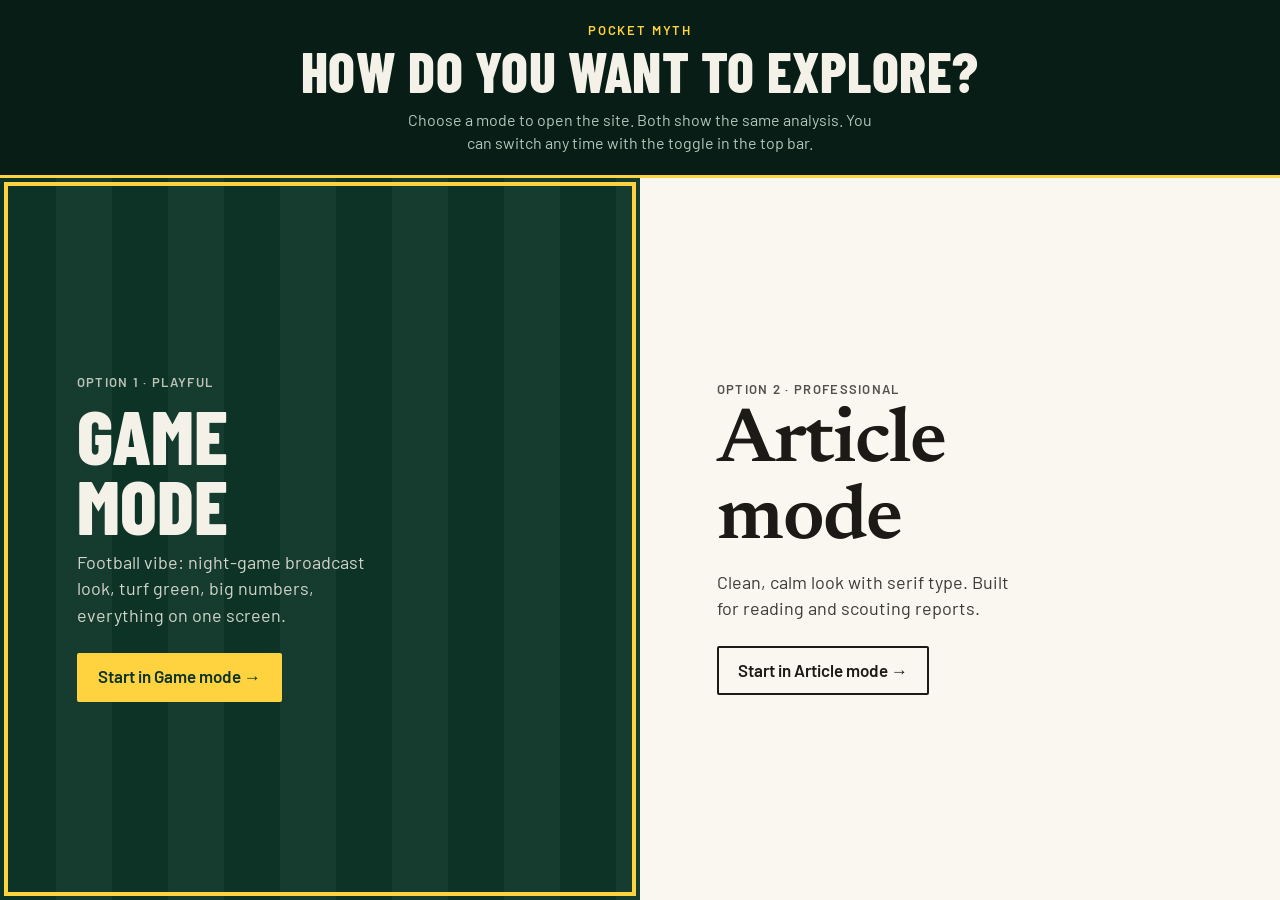
==== commit 7ddfdd2a: "Root index.html now forwards to the Pocket Myth site Co-Authored-By: Claude Sonnet 5.5 <noreply@anth" ====
--- a/index.html
+++ b/index.html
@@ -1,310 +1,14 @@
 <!doctype html>
-<html lang="en" class="no-js" data-mode="game">
+<html lang="en">
 <head>
-  <meta charset="utf-8">
-  <meta name="viewport" content="width=device-width, initial-scale=1">
-  <title>Man-Beater Score: who gets open against man coverage, and do QBs notice?</title>
-  <meta name="description" content="A metric for NFL receivers, tight ends and running backs: separation over expected against man coverage in 2021 tracking data, and whether quarterbacks throw to the players who create it.">
-  <link rel="preload" href="site/fonts/barlow-400.woff2" as="font" type="font/woff2" crossorigin>
-  <link rel="preload" href="site/fonts/barlow-condensed-800.woff2" as="font" type="font/woff2" crossorigin>
-  <link rel="stylesheet" href="site/styles.css">
-  <script>
-    (function () {
-      var d = document.documentElement, m = null;
-      try { m = localStorage.getItem("mbs-mode"); } catch (e) {}
-      if (m === "game" || m === "article") d.setAttribute("data-mode", m);
-      d.classList.remove("no-js");
-      d.classList.add("js");
-    })();
-  </script>
-  <script src="site/app.js" defer></script>
+<meta charset="utf-8">
+<meta name="viewport" content="width=device-width, initial-scale=1">
+<title>Pocket Myth</title>
+<meta http-equiv="refresh" content="0; url=site/index.html">
+<link rel="canonical" href="site/index.html">
 </head>
 <body>
-  <a class="skip" href="#main">Skip to the findings</a>
-
-  <header class="masthead">
-    <div class="wrap masthead__inner">
-      <a class="brand" href="#top">Man-Beater Score</a>
-      <p class="bug" aria-hidden="true"><span class="bug__q" data-bug-q>Pregame</span><span class="bug__t" data-bug-t>The question</span></p>
-      <fieldset class="mode">
-        <legend class="sr-only">Presentation</legend>
-        <div class="seg">
-          <input class="sr-only" type="radio" name="mode" id="mode-game" value="game" checked>
-          <label for="mode-game">Game<span class="long"> mode</span></label>
-          <input class="sr-only" type="radio" name="mode" id="mode-article" value="article">
-          <label for="mode-article">Article</label>
-        </div>
-      </fieldset>
-      <nav class="masthead__nav" aria-label="Project">
-        <a href="https://github.com/Vritika0703/man-beater-score"><span class="long">Code on </span>GitHub</a>
-      </nav>
-    </div>
-  </header>
-  <div class="wipe" aria-hidden="true"></div>
-
-  <main id="main">
-    <section class="hero" id="top" data-q="Pregame" data-t="The question" aria-labelledby="title">
-      <div class="wrap">
-        <h1 id="title">Who gets open against man coverage, <span class="hero__turn">and do QBs notice?</span></h1>
-      </div>
-      <span class="hero__line" aria-hidden="true"></span>
-      <div class="wrap hero__body">
-        <div class="hero__lede">
-          <p class="hero__dek">The Man-Beater Score measures how much room a wide receiver, tight end or running back has from the nearest defender at the moment of the throw against man coverage, compared with what a typical player at his position gets with the same time to throw.</p>
-          <p class="hero__meta">2021 NFL tracking data, Weeks 1-8 · 30,288 routes · 74 players with 40 or more routes against man</p>
-        </div>
-        <div class="hero__answer">
-          <p><strong>Short answer: not consistently.</strong> Kalif Raymond, Cole Beasley, Adam Humphries and Ezekiel Elliott beat man coverage but were targeted on only 12 to 14% of their routes against it. Travis Kelce, Kyle Pitts and Ja'Marr Chase rank 71st to 73rd of the 74 and were still targeted 30 to 38% of the time.</p>
-        </div>
-      </div>
-    </section>
-
-    <section class="sec sec--payoff" id="payoff" data-q="Q1" data-t="Separation pays off" aria-labelledby="payoff-h">
-      <div class="wrap sec__grid">
-        <div class="sec__text">
-          <h2 id="payoff-h"><span class="q" aria-hidden="true">Q1</span>Separation pays off, especially against man</h2>
-          <p>When a wide receiver or tight end is 3 to 4 yards from the nearest defender at the throw against man coverage, 74% of the passes thrown to him are caught. Under 1 yard, 25% are.</p>
-          <p>Quarterbacks do look for open players: against man, the share of routes that get the ball rises from 16% under 1 yard to 34% at 4 to 6 yards, and it is higher than against zone at every distance.</p>
-          <div class="stat-pair" aria-hidden="true">
-            <p><span class="stat">25%</span><span class="stat__label">caught under 1 yard of separation</span></p>
-            <p><span class="stat">74%</span><span class="stat__label">caught at 3 to 4 yards</span></p>
-          </div>
-        </div>
-        <figure class="fig fig--payoff">
-          <div class="payoff">
-            <div class="payoff__panel">
-              <h3 class="fig__title">Chance the QB throws to him</h3>
-              <div class="chart" id="payoff-target"></div>
-            </div>
-            <div class="payoff__panel">
-              <h3 class="fig__title">Chance the pass is caught when he's targeted</h3>
-              <div class="chart" id="payoff-caught"></div>
-            </div>
-          </div>
-          <p class="fig__axis" aria-hidden="true">Yards from the nearest coverage defender at the throw</p>
-          <noscript><img src="output/separation_payoff.png" width="1760" height="720" alt="Two line charts from the repository: for wide receivers and tight ends, both the chance of being targeted and the catch rate rise with separation at the throw, against man and zone coverage."></noscript>
-          <figcaption class="fig__note">WR and TE routes: 7,541 against man, 17,284 against zone. Computed from <a href="output/route_separation.csv">output/route_separation.csv</a> with the separation bins in <code>src/man_beater.py</code>.</figcaption>
-          <details class="numbers">
-            <summary>Show the numbers</summary>
-            <table id="payoff-data">
-              <caption class="sr-only">Share of WR and TE routes targeted, and share of targets caught, by separation at the throw</caption>
-              <thead>
-                <tr><th scope="col">Separation</th><th scope="col">Targeted, man</th><th scope="col">Targeted, zone</th><th scope="col">Caught, man</th><th scope="col">Caught, zone</th></tr>
-              </thead>
-              <tbody>
-                <tr><th scope="row" data-tick="&lt;1">Under 1 yd</th><td>15.9%</td><td>12.4%</td><td>25.4%</td><td>27.2%</td></tr>
-                <tr><th scope="row" data-tick="1-2">1 to 2 yd</th><td>22.5%</td><td>17.2%</td><td>52.5%</td><td>46.8%</td></tr>
-                <tr><th scope="row" data-tick="2-3">2 to 3 yd</th><td>26.2%</td><td>19.0%</td><td>64.2%</td><td>59.8%</td></tr>
-                <tr><th scope="row" data-tick="3-4">3 to 4 yd</th><td>28.9%</td><td>21.0%</td><td>73.8%</td><td>71.2%</td></tr>
-                <tr><th scope="row" data-tick="4-6">4 to 6 yd</th><td>33.6%</td><td>25.9%</td><td>75.3%</td><td>75.6%</td></tr>
-                <tr><th scope="row" data-tick="6+">6 yd or more</th><td>32.0%</td><td>28.4%</td><td>87.0%</td><td>81.1%</td></tr>
-              </tbody>
-            </table>
-          </details>
-        </figure>
-      </div>
-    </section>
-
-    <section class="sec sec--board" id="leaderboard" data-q="Q2" data-t="Leaderboard" aria-labelledby="board-h">
-      <div class="wrap">
-        <div class="sec__head">
-          <h2 id="board-h"><span class="q" aria-hidden="true">Q2</span>The Man-Beater leaderboard</h2>
-          <div class="sec__intro">
-            <p>A player's score is his average separation over expected on routes against man coverage, in yards. Zero is what a typical player at his position gets with the same time to throw.</p>
-            <p>The bars are 95% confidence intervals. Most players have 40 to 70 routes against man, so the intervals are wide and the middle of the table can reorder with a few plays. Treat a score as a scouting flag rather than a verdict.</p>
-          </div>
-        </div>
-        <div class="data-block" data-source="scores" data-state="loading">
-          <p class="state state--loading" role="status">Loading the scores from output/man_beater_scores.csv</p>
-          <div class="state state--error">
-            <p role="alert">The scores file (output/man_beater_scores.csv) didn't load, so this table can't be built. Here is the static chart from the repo instead.</p>
-            <button type="button" class="btn" data-retry="scores">Try loading the scores again</button>
-            <img src="output/man_beater_leaderboard.png" width="1440" height="1120" loading="lazy" alt="Bar chart from the repository: the 15 highest Man-Beater Scores with 95% confidence intervals, led by Laviska Shenault, Hunter Henry and Michael Pittman.">
-          </div>
-          <p class="state state--empty">The scores file loaded but lists no players. Run <code>python src/man_beater.py</code> to rebuild it.</p>
-          <noscript><img src="output/man_beater_leaderboard.png" width="1440" height="1120" alt="Bar chart from the repository: the 15 highest Man-Beater Scores with 95% confidence intervals, led by Laviska Shenault, Hunter Henry and Michael Pittman."></noscript>
-          <div class="state state--ready" tabindex="-1">
-            <div class="board-controls">
-              <fieldset class="filter">
-                <legend>Position</legend>
-                <div class="seg">
-                  <input class="sr-only" type="radio" name="pos" id="pos-all" value="All" checked><label for="pos-all">All</label>
-                  <input class="sr-only" type="radio" name="pos" id="pos-wr" value="WR"><label for="pos-wr">WR</label>
-                  <input class="sr-only" type="radio" name="pos" id="pos-te" value="TE"><label for="pos-te">TE</label>
-                  <input class="sr-only" type="radio" name="pos" id="pos-rb" value="RB"><label for="pos-rb">RB</label>
-                </div>
-              </fieldset>
-              <p class="board-count" id="board-count" aria-live="polite"></p>
-            </div>
-            <table class="board" id="board-table">
-              <caption class="sr-only">Man-Beater Score by player, highest first</caption>
-              <thead>
-                <tr>
-                  <th scope="col" class="b-rank">Rank</th>
-                  <th scope="col" class="b-player">Player</th>
-                  <th scope="col" class="b-score">
-                    <div class="cell-score">
-                      <span class="score-head">Score vs man<span class="sr-only">, in yards over expected</span></span>
-                      <span class="scale" aria-hidden="true"><span class="scale__side" style="left:16.667%">&minus;1</span><span class="scale__zero" style="left:50%">Expected</span><span class="scale__side" style="left:83.333%">+1</span></span>
-                    </div>
-                  </th>
-                  <th scope="col" class="b-target">Targeted vs man</th>
-                </tr>
-              </thead>
-              <tbody></tbody>
-            </table>
-            <p class="board-empty" id="board-empty" hidden>No players at this position have 40 or more routes against man coverage.</p>
-            <button type="button" class="btn" id="board-more" aria-controls="board-table" aria-expanded="false">Show all 74 players</button>
-          </div>
-        </div>
-      </div>
-    </section>
-
-    <section class="sec sec--scatter" id="open-vs-fed" data-q="Q3" data-t="Open vs fed" aria-labelledby="scatter-h">
-      <div class="wrap">
-        <div class="sec__head">
-          <h2 id="scatter-h"><span class="q" aria-hidden="true">Q3</span>Open vs fed: do QBs reward the players who beat man?</h2>
-          <div class="sec__intro">
-            <p>Each mark is one player. Further right means more separation than expected against man; higher means quarterbacks threw to him on more of those routes. If quarterbacks rewarded separation, the marks would climb from left to right. They barely do: across the 74 players, the correlation between the two is <span data-corr>0.11</span>.</p>
-          </div>
-        </div>
-        <figure class="fig fig--scatter">
-          <div class="data-block" data-source="scores" data-state="loading">
-            <p class="state state--loading" role="status">Loading the scores from output/man_beater_scores.csv</p>
-            <div class="state state--error">
-              <p>The scores file (output/man_beater_scores.csv) didn't load, so this chart can't be drawn. Here is the static chart from the repo instead.</p>
-              <button type="button" class="btn" data-retry="scores">Try loading the scores again</button>
-              <img src="output/open_vs_fed.png" width="1600" height="1200" loading="lazy" alt="Scatter plot from the repository: Man-Beater Score against target rate versus man for 74 players, split into open and fed, open but ignored, covered but fed, and covered and ignored.">
-            </div>
-            <p class="state state--empty">The scores file loaded but lists no players. Run <code>python src/man_beater.py</code> to rebuild it.</p>
-            <noscript><img src="output/open_vs_fed.png" width="1600" height="1200" alt="Scatter plot from the repository: Man-Beater Score against target rate versus man for 74 players, split into open and fed, open but ignored, covered but fed, and covered and ignored."></noscript>
-            <div class="state state--ready" tabindex="-1">
-              <p class="fig__ylabel" aria-hidden="true">Targeted on routes vs man</p>
-              <div class="chart chart--scatter" id="scatter-chart"></div>
-              <p class="fig__axis" aria-hidden="true">Man-Beater Score: yards of separation over expected</p>
-              <ul class="legend" aria-hidden="true">
-                <li><svg viewBox="0 0 12 12" width="12" height="12"><circle cx="6" cy="6" r="5"/></svg>WR</li>
-                <li><svg viewBox="0 0 12 12" width="12" height="12"><rect x="1.5" y="1.5" width="9" height="9"/></svg>TE</li>
-                <li><svg viewBox="0 0 12 12" width="12" height="12"><path d="M6 0.5 11.5 6 6 11.5 0.5 6Z"/></svg>RB</li>
-                <li>Bigger mark: more routes vs man</li>
-              </ul>
-              <div class="pick">
-                <label for="scatter-pick">Find a player</label>
-                <select id="scatter-pick"></select>
-              </div>
-              <p class="readout" id="scatter-readout" aria-live="polite"></p>
-            </div>
-          </div>
-          <figcaption class="fig__note">Marks are sized by routes against man (40 to 97). The dashed line is the median target rate. Source: <a href="output/man_beater_scores.csv">output/man_beater_scores.csv</a>.</figcaption>
-        </figure>
-      </div>
-    </section>
-
-    <section class="sec sec--ignored" id="open-but-ignored" data-q="Q4" data-t="Open but ignored" aria-labelledby="ignored-h">
-      <div class="wrap">
-        <div class="sec__head">
-          <h2 id="ignored-h"><span class="q" aria-hidden="true">Q4</span>Open but ignored</h2>
-          <div class="sec__intro">
-            <p>These players beat their expected separation against man coverage but were targeted less often than the median player, who got the ball on <span data-median>about a quarter</span> of his routes against man. Coaches can use the list to call plays against man. Least targeted first.</p>
-          </div>
-        </div>
-        <div class="data-block" data-source="scores" data-state="loading">
-          <p class="state state--loading" role="status">Loading the scores from output/man_beater_scores.csv</p>
-          <div class="state state--error">
-            <p>The scores file (output/man_beater_scores.csv) didn't load, so this list can't be built. The same players sit in the lower right of the repo's Open vs Fed chart above.</p>
-            <button type="button" class="btn" data-retry="scores">Try loading the scores again</button>
-          </div>
-          <p class="state state--empty">The scores file loaded but lists no players. Run <code>python src/man_beater.py</code> to rebuild it.</p>
-          <div class="state state--ready" tabindex="-1">
-            <ol class="lower-thirds" id="ignored-list"></ol>
-            <p class="board-empty" id="ignored-empty" hidden>No player beat his expected separation while being targeted less often than the median.</p>
-            <p class="fig__note">Rule from <code>src/man_beater.py</code>: Man-Beater Score above 0 and target rate against man below the median.</p>
-          </div>
-        </div>
-      </div>
-    </section>
-
-    <section class="sec sec--fit" id="line-fit" data-q="OT" data-t="Receiver-line fit" aria-labelledby="fit-h">
-      <div class="wrap sec__grid">
-        <div class="sec__text">
-          <h2 id="fit-h"><span class="q" aria-hidden="true">OT</span>Bonus: does a receiver need a good offensive line?</h2>
-          <p>A receiver who gets open late should be wasted behind a line that collapses fast. To test that, we measured how long each team's pocket stays intact (until a pass rusher gets within 2 yards of the quarterback) and when each receiver first gets open (3 yards from every coverage defender, 3 yards past the line of scrimmage, at least 0.5 s after the snap). His Fit Score with a team is the share of his routes on which he gets open while that team's pocket would still be intact.</p>
-          <p><strong>Fit barely depends on the line.</strong> Receivers get open early, at a median of 1.6 s after the snap, before most pockets collapse. Team averages sit between 49% and 54%, receivers range from 5% to 76%, and no receiver's score moves more than about 7 points between his best and worst line.</p>
-          <p class="fig__note">Limits: "open" uses fixed distance thresholds, open time also reflects route design, and a new team's quarterback and play-calling would change things.</p>
-        </div>
-        <figure class="fig fig--fit">
-          <div class="data-block" data-source="fit" data-state="loading">
-            <p class="state state--loading" role="status">Loading the fit scores from output/fit_scores.csv</p>
-            <div class="state state--error">
-              <p>The fit scores file (output/fit_scores.csv) didn't load, so this chart can't be drawn. Here is the static heatmap from the repo instead.</p>
-              <button type="button" class="btn" data-retry="fit">Try loading the fit scores again</button>
-              <img src="output/fit_heatmap.png" width="2250" height="1200" loading="lazy" alt="Heatmap from the repository: Fit Scores for the 20 receivers with the biggest team-to-team gap, across 32 offenses. Each receiver's row stays nearly the same colour from team to team.">
-            </div>
-            <p class="state state--empty">The fit scores file loaded but lists no receivers. Run <code>python src/fit_score.py</code> to rebuild it.</p>
-            <noscript><img src="output/fit_heatmap.png" width="2250" height="1200" alt="Heatmap from the repository: Fit Scores for the 20 receivers with the biggest team-to-team gap, across 32 offenses. Each receiver's row stays nearly the same colour from team to team."></noscript>
-            <div class="state state--ready" tabindex="-1">
-              <h3 class="fig__title">Each bar is one receiver, from his worst-fitting line to his best</h3>
-              <p class="fig__ylabel" aria-hidden="true">Fit Score</p>
-              <div class="chart chart--fit" id="fit-chart"></div>
-              <p class="fig__axis" aria-hidden="true"><span data-fit-count>99</span> receivers, lowest average Fit Score to highest</p>
-              <div class="pick">
-                <label for="fit-pick">Look up a receiver</label>
-                <select id="fit-pick"></select>
-              </div>
-              <p class="readout" id="fit-readout" aria-live="polite"></p>
-            </div>
-          </div>
-          <figcaption class="fig__note">WR, TE and RB with 150 or more routes, against all 32 offenses. Source: <a href="output/fit_scores.csv">output/fit_scores.csv</a>.</figcaption>
-        </figure>
-      </div>
-    </section>
-
-    <section class="sec sec--method" id="method" data-q="Postgame" data-t="Method and limits" aria-labelledby="method-h limits-h">
-      <div class="wrap sec__cols">
-        <div>
-          <h2 id="method-h"><span class="q" aria-hidden="true">Postgame</span>How we measured it</h2>
-          <ul class="plain">
-            <li>Positions come from the tracking frame of the first <code>pass_forward</code> event.</li>
-            <li>Defenders are the players with the PFF role <code>Coverage</code>.</li>
-            <li>The targeted receiver is parsed from the play description. We dropped the 7% of throws we couldn't match.</li>
-            <li>Expected separation is a linear fit on time to throw within each position and coverage group.</li>
-          </ul>
-        </div>
-        <div>
-          <h2 id="limits-h">What it can't tell you</h2>
-          <ul class="plain">
-            <li>Tracking ends about 0.5 s after the throw, so we can't measure separation at the catch.</li>
-            <li>Samples are small: 40 to 97 routes against man per player, wide confidence intervals, and a split-half reliability of r = 0.27.</li>
-            <li>Target rate isn't adjusted for position or for the other options on the play.</li>
-          </ul>
-        </div>
-      </div>
-    </section>
-
-    <section class="sec sec--repro" id="reproduce" data-q="Film room" data-t="Run it yourself" aria-labelledby="repro-h">
-      <div class="wrap">
-        <h2 id="repro-h"><span class="q" aria-hidden="true">Film room</span>Run it yourself</h2>
-        <p>The full pipeline takes about 15 seconds.</p>
-        <pre><code>git clone --depth 1 https://github.com/ThompsonJamesBliss/nfl-big-data-bowl-regional-event-data.git data-src
-pip install -r requirements.txt
-python src/build_features.py   # -> output/route_separation.csv
-python src/man_beater.py       # -> scores CSV + 3 charts
-python src/fit_score.py        # -> fit scores + heatmap (bonus)</code></pre>
-        <p><code>src/explore.py</code> and <code>src/traps.py</code> are the data checks we ran first: join keys, coverage labels, duplicate snap and throw events, where tracking ends, and target parsing.</p>
-        <ul class="downloads">
-          <li><a href="site/data/man_beater_scores.csv">Scores for all 74 players</a><span>CSV, 7 KB</span></li>
-          <li><a href="output/route_separation.csv">Every route with its separation at the throw</a><span>CSV, 2.3 MB</span></li>
-          <li><a href="output/fit_scores.csv">Fit Scores, 99 receivers by 32 teams</a><span>CSV, 153 KB</span></li>
-        </ul>
-      </div>
-    </section>
-  </main>
-
-  <footer class="foot">
-    <div class="wrap">
-      <p>Man-Beater Score. Code, data and charts: <a href="https://github.com/Vritika0703/man-beater-score">github.com/Vritika0703/man-beater-score</a>.</p>
-      <p>Tracking, play and PFF scouting data: <a href="https://github.com/ThompsonJamesBliss/nfl-big-data-bowl-regional-event-data">nfl-big-data-bowl-regional-event-data</a>. Fonts: Barlow and Newsreader, under the SIL Open Font License.</p>
-    </div>
-  </footer>
+<p>Opening <a href="site/index.html">Pocket Myth</a>…</p>
+<script>location.replace("site/index.html" + location.hash)</script>
 </body>
 </html>
